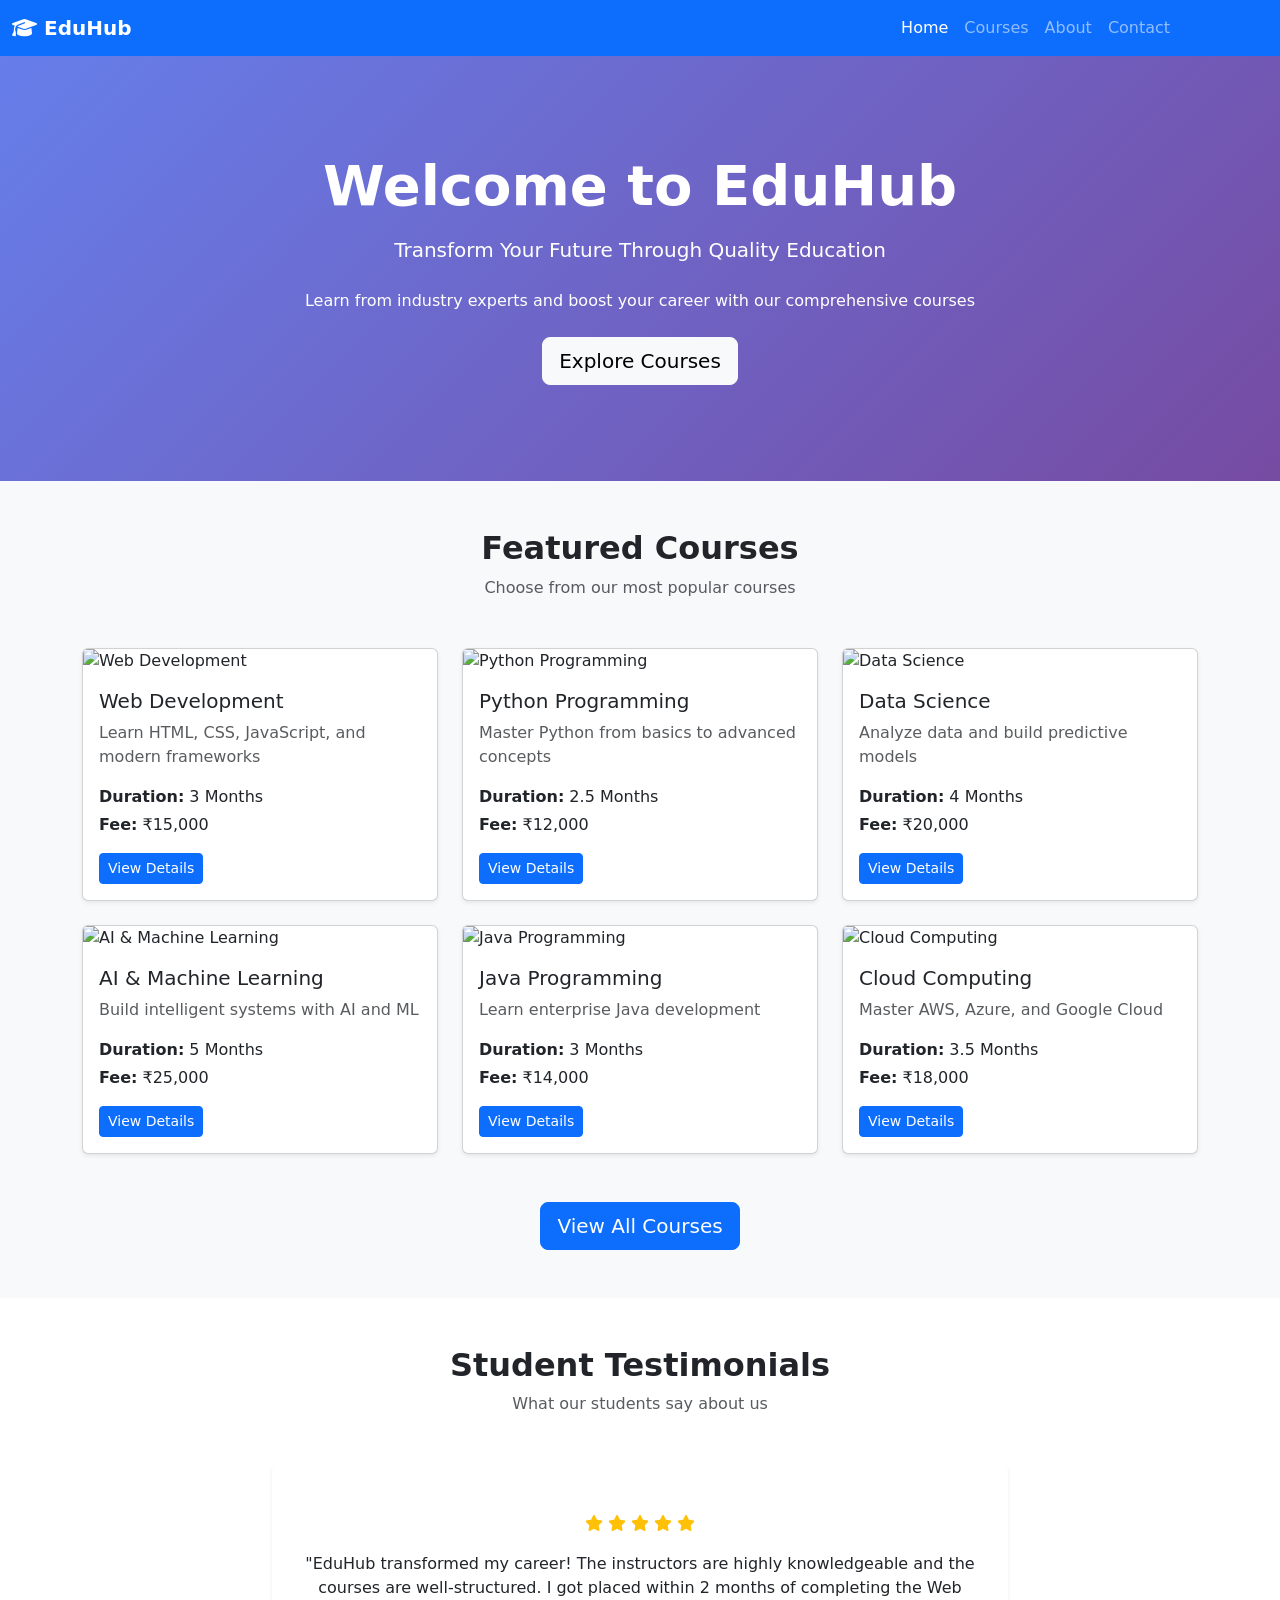
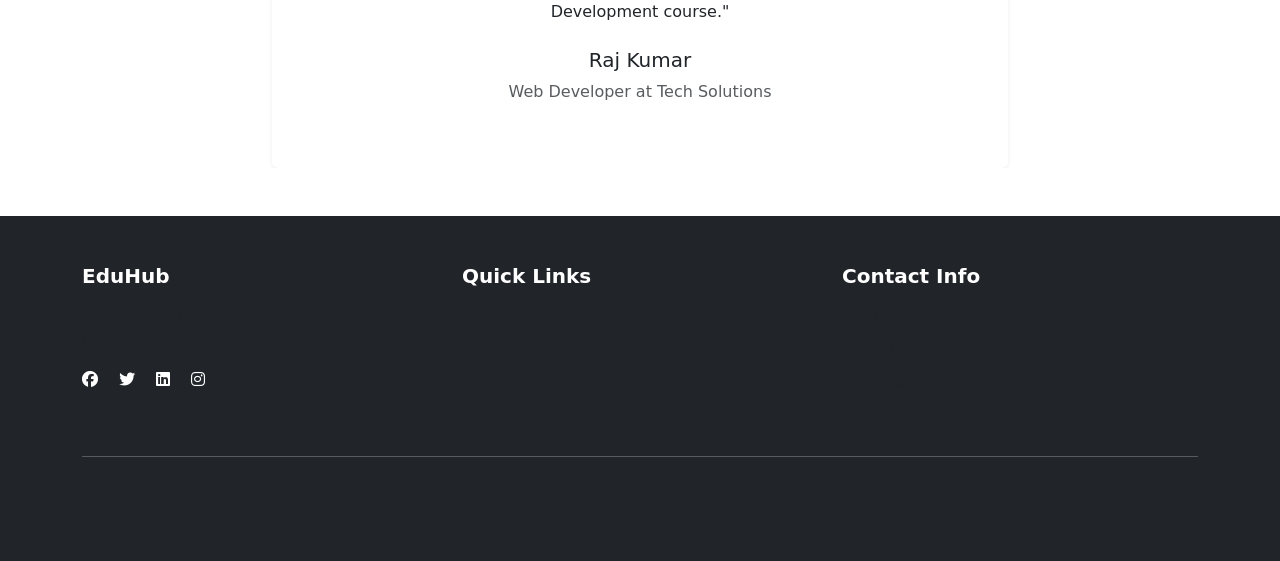
==== task2/index.html @ 7422f701 "task 2" ====
<!DOCTYPE html>
<html lang="en">
<head>
    <meta charset="UTF-8">
    <meta name="viewport" content="width=device-width, initial-scale=1.0">
    <title>EduHub - Training Institute</title>
    <link href="https://cdnjs.cloudflare.com/ajax/libs/bootstrap/5.3.0/css/bootstrap.min.css" rel="stylesheet">
    <link href="https://cdnjs.cloudflare.com/ajax/libs/font-awesome/6.4.0/css/all.min.css" rel="stylesheet">
    <link rel="stylesheet" href="assets/style.css">
</head>
<body>
    <!-- Navbar -->
    <nav class="navbar navbar-expand-lg navbar-dark bg-primary sticky-top">
        <div class="container-fluid">
            <a class="navbar-brand fw-bold" href="index.html">
                <i class="fas fa-graduation-cap"></i> EduHub
            </a>
            <button class="navbar-toggler" type="button" data-bs-toggle="collapse" data-bs-target="#navbarNav">
                <span class="navbar-toggler-icon"></span>
            </button>
            <div class="collapse navbar-collapse" id="navbarNav">
                <ul class="navbar-nav ms-auto">
                    <li class="nav-item">
                        <a class="nav-link active" href="index.html">Home</a>
                    </li>
                    <li class="nav-item">
                        <a class="nav-link" href="courses.html">Courses</a>
                    </li>
                    <li class="nav-item">
                        <a class="nav-link" href="about.html">About</a>
                    </li>
                    <li class="nav-item">
                        <a class="nav-link" href="contact.html">Contact</a>
                    </li>
                    <li class="nav-item">
                        <a class="nav-link btn btn-light text-primary ms-2" href="registration.html">Register</a>
                    </li>
                </ul>
            </div>
        </div>
    </nav>

    <!-- Hero Section -->
    <section class="hero-section text-white text-center py-5" style="background: linear-gradient(135deg, #667eea 0%, #764ba2 100%);">
        <div class="container py-5">
            <h1 class="display-4 fw-bold mb-3">Welcome to EduHub</h1>
            <p class="lead mb-4">Transform Your Future Through Quality Education</p>
            <p class="mb-4">Learn from industry experts and boost your career with our comprehensive courses</p>
            <a href="courses.html" class="btn btn-light btn-lg">Explore Courses</a>
        </div>
    </section>

    <!-- Featured Courses Section -->
    <section class="py-5 bg-light">
        <div class="container">
            <div class="text-center mb-5">
                <h2 class="fw-bold mb-2">Featured Courses</h2>
                <p class="text-muted">Choose from our most popular courses</p>
            </div>
            <div class="row g-4">
                <!-- Course 1 -->
                <div class="col-md-6 col-lg-4">
                    <div class="card h-100 shadow-sm course-card">
                        <img src="https://via.placeholder.com/300x200?text=Web+Development" class="card-img-top" alt="Web Development">
                        <div class="card-body">
                            <h5 class="card-title">Web Development</h5>
                            <p class="card-text text-muted">Learn HTML, CSS, JavaScript, and modern frameworks</p>
                            <p class="mb-1"><strong>Duration:</strong> 3 Months</p>
                            <p class="mb-3"><strong>Fee:</strong> ₹15,000</p>
                            <button class="btn btn-primary btn-sm" data-bs-toggle="modal" data-bs-target="#courseModal" onclick="setCourseDetails('Web Development', '3 Months', '₹15,000')">View Details</button>
                        </div>
                    </div>
                </div>

                <!-- Course 2 -->
                <div class="col-md-6 col-lg-4">
                    <div class="card h-100 shadow-sm course-card">
                        <img src="https://via.placeholder.com/300x200?text=Python+Programming" class="card-img-top" alt="Python Programming">
                        <div class="card-body">
                            <h5 class="card-title">Python Programming</h5>
                            <p class="card-text text-muted">Master Python from basics to advanced concepts</p>
                            <p class="mb-1"><strong>Duration:</strong> 2.5 Months</p>
                            <p class="mb-3"><strong>Fee:</strong> ₹12,000</p>
                            <button class="btn btn-primary btn-sm" data-bs-toggle="modal" data-bs-target="#courseModal" onclick="setCourseDetails('Python Programming', '2.5 Months', '₹12,000')">View Details</button>
                        </div>
                    </div>
                </div>

                <!-- Course 3 -->
                <div class="col-md-6 col-lg-4">
                    <div class="card h-100 shadow-sm course-card">
                        <img src="https://via.placeholder.com/300x200?text=Data+Science" class="card-img-top" alt="Data Science">
                        <div class="card-body">
                            <h5 class="card-title">Data Science</h5>
                            <p class="card-text text-muted">Analyze data and build predictive models</p>
                            <p class="mb-1"><strong>Duration:</strong> 4 Months</p>
                            <p class="mb-3"><strong>Fee:</strong> ₹20,000</p>
                            <button class="btn btn-primary btn-sm" data-bs-toggle="modal" data-bs-target="#courseModal" onclick="setCourseDetails('Data Science', '4 Months', '₹20,000')">View Details</button>
                        </div>
                    </div>
                </div>

                <!-- Course 4 -->
                <div class="col-md-6 col-lg-4">
                    <div class="card h-100 shadow-sm course-card">
                        <img src="https://via.placeholder.com/300x200?text=AI+ML" class="card-img-top" alt="AI & Machine Learning">
                        <div class="card-body">
                            <h5 class="card-title">AI & Machine Learning</h5>
                            <p class="card-text text-muted">Build intelligent systems with AI and ML</p>
                            <p class="mb-1"><strong>Duration:</strong> 5 Months</p>
                            <p class="mb-3"><strong>Fee:</strong> ₹25,000</p>
                            <button class="btn btn-primary btn-sm" data-bs-toggle="modal" data-bs-target="#courseModal" onclick="setCourseDetails('AI & Machine Learning', '5 Months', '₹25,000')">View Details</button>
                        </div>
                    </div>
                </div>

                <!-- Course 5 -->
                <div class="col-md-6 col-lg-4">
                    <div class="card h-100 shadow-sm course-card">
                        <img src="https://via.placeholder.com/300x200?text=Java+Programming" class="card-img-top" alt="Java Programming">
                        <div class="card-body">
                            <h5 class="card-title">Java Programming</h5>
                            <p class="card-text text-muted">Learn enterprise Java development</p>
                            <p class="mb-1"><strong>Duration:</strong> 3 Months</p>
                            <p class="mb-3"><strong>Fee:</strong> ₹14,000</p>
                            <button class="btn btn-primary btn-sm" data-bs-toggle="modal" data-bs-target="#courseModal" onclick="setCourseDetails('Java Programming', '3 Months', '₹14,000')">View Details</button>
                        </div>
                    </div>
                </div>

                <!-- Course 6 -->
                <div class="col-md-6 col-lg-4">
                    <div class="card h-100 shadow-sm course-card">
                        <img src="https://via.placeholder.com/300x200?text=Cloud+Computing" class="card-img-top" alt="Cloud Computing">
                        <div class="card-body">
                            <h5 class="card-title">Cloud Computing</h5>
                            <p class="card-text text-muted">Master AWS, Azure, and Google Cloud</p>
                            <p class="mb-1"><strong>Duration:</strong> 3.5 Months</p>
                            <p class="mb-3"><strong>Fee:</strong> ₹18,000</p>
                            <button class="btn btn-primary btn-sm" data-bs-toggle="modal" data-bs-target="#courseModal" onclick="setCourseDetails('Cloud Computing', '3.5 Months', '₹18,000')">View Details</button>
                        </div>
                    </div>
                </div>
            </div>
            <div class="text-center mt-5">
                <a href="courses.html" class="btn btn-primary btn-lg">View All Courses</a>
            </div>
        </div>
    </section>

    <!-- Testimonials Section -->
    <section class="py-5">
        <div class="container">
            <div class="text-center mb-5">
                <h2 class="fw-bold mb-2">Student Testimonials</h2>
                <p class="text-muted">What our students say about us</p>
            </div>
            <div id="testimonialCarousel" class="carousel slide" data-bs-ride="carousel">
                <div class="carousel-inner">
                    <!-- Testimonial 1 -->
                    <div class="carousel-item active">
                        <div class="row justify-content-center">
                            <div class="col-md-8">
                                <div class="card border-0 shadow-sm">
                                    <div class="card-body text-center py-5">
                                        <div class="mb-3">
                                            <i class="fas fa-star text-warning"></i>
                                            <i class="fas fa-star text-warning"></i>
                                            <i class="fas fa-star text-warning"></i>
                                            <i class="fas fa-star text-warning"></i>
                                            <i class="fas fa-star text-warning"></i>
                                        </div>
                                        <p class="card-text mb-4">"EduHub transformed my career! The instructors are highly knowledgeable and the courses are well-structured. I got placed within 2 months of completing the Web Development course."</p>
                                        <h5 class="card-title">Raj Kumar</h5>
                                        <p class="text-muted">Web Developer at Tech Solutions</p>
                                    </div>
                                </div>
                            </div>
                        </div>
                    </div>

                    <!-- Testimonial 2 -->
                    <div class="carousel-item">
                        <div class="row justify-content-center">
                            <div class="col-md-8">
                                <div class="card border-0 shadow-sm">
                                    <div class="card-body text-center py-5">
                                        <div class="mb-3">
                                            <i class="fas fa-star text-warning"></i>
                                            <i class="fas fa-star text-warning"></i>
                                            <i class="fas fa-star text-warning"></i>
                                            <i class="fas fa-star text-warning"></i>
                                            <i class="fas fa-star text-warning"></i>
                                        </div>
                                        <p class="card-text mb-4">"The Python Programming course was exactly what I needed. The practical approach and hands-on projects helped me build real-world applications. Highly recommended!"</p>
                                        <h5 class="card-title">Priya Singh</h5>
                                        <p class="text-muted">Data Analyst at Analytics Corp</p>
                                    </div>
                                </div>
                            </div>
                        </div>
                    </div>

                    <!-- Testimonial 3 -->
                    <div class="carousel-item">
                        <div class="row justify-content-center">
                            <div class="col-md-8">
                                <div class="card border-0 shadow-sm">
                                    <div class="card-body text-center py-5">
                                        <div class="mb-3">
                                            <i class="fas fa-star text-warning"></i>
                                            <i class="fas fa-star text-warning"></i>
                                            <i class="fas fa-star text-warning"></i>
                                            <i class="fas fa-star text-warning"></i>
                                            <i class="fas fa-star text-warning"></i>
                                        </div>
                                        <p class="card-text mb-4">"I completed the Cloud Computing course and it opened new opportunities for me. The instructors are experts in their field and very supportive throughout the journey."</p>
                                        <h5 class="card-title">Arjun Patel</h5>
                                        <p class="text-muted">Cloud Architect at Cloud Systems</p>
                                    </div>
                                </div>
                            </div>
                        </div>
                    </div>
                </div>
                <button class="carousel-control-prev" type="button" data-bs-target="#testimonialCarousel" data-bs-slide="prev">
                    <span class="carousel-control-prev-icon"></span>
                </button>
                <button class="carousel-control-next" type="button" data-bs-target="#testimonialCarousel" data-bs-slide="next">
                    <span class="carousel-control-next-icon"></span>
                </button>
            </div>
        </div>
    </section>

    <!-- Footer -->
    <footer class="bg-dark text-white py-5">
        <div class="container">
            <div class="row">
                <div class="col-md-4 mb-4">
                    <h5 class="fw-bold mb-3">EduHub</h5>
                    <p class="text-muted">Empowering students through quality education and training</p>
                    <div class="social-links">
                        <a href="#" class="text-white me-3"><i class="fab fa-facebook"></i></a>
                        <a href="#" class="text-white me-3"><i class="fab fa-twitter"></i></a>
                        <a href="#" class="text-white me-3"><i class="fab fa-linkedin"></i></a>
                        <a href="#" class="text-white"><i class="fab fa-instagram"></i></a>
                    </div>
                </div>
                <div class="col-md-4 mb-4">
                    <h5 class="fw-bold mb-3">Quick Links</h5>
                    <ul class="list-unstyled">
                        <li><a href="index.html" class="text-muted text-decoration-none">Home</a></li>
                        <li><a href="courses.html" class="text-muted text-decoration-none">Courses</a></li>
                        <li><a href="about.html" class="text-muted text-decoration-none">About</a></li>
                        <li><a href="contact.html" class="text-muted text-decoration-none">Contact</a></li>
                    </ul>
                </div>
                <div class="col-md-4 mb-4">
                    <h5 class="fw-bold mb-3">Contact Info</h5>
                    <p class="text-muted mb-2"><i class="fas fa-map-marker-alt"></i> 123 Education St, Tech City, TC 12345</p>
                    <p class="text-muted mb-2"><i class="fas fa-phone"></i> +91 98765 43210</p>
                    <p class="text-muted"><i class="fas fa-envelope"></i> info@eduhub.com</p>
                </div>
            </div>
            <hr class="bg-secondary">
            <div class="text-center text-muted">
                <p>&copy; 2024 EduHub. All rights reserved.</p>
            </div>
        </div>
    </footer>

    <!-- Course Details Modal -->
    <div class="modal fade" id="courseModal" tabindex="-1">
        <div class="modal-dialog">
            <div class="modal-content">
                <div class="modal-header">
                    <h5 class="modal-title" id="courseModalTitle">Course Details</h5>
                    <button type="button" class="btn-close" data-bs-dismiss="modal"></button>
                </div>
                <div class="modal-body">
                    <p><strong>Course Name:</strong> <span id="modalCourseName"></span></p>
                    <p><strong>Duration:</strong> <span id="modalCourseDuration"></span></p>
                    <p><strong>Fee:</strong> <span id="modalCourseFee"></span></p>
                    <p class="text-muted">This course includes comprehensive training, hands-on projects, and certification upon completion.</p>
                </div>
                <div class="modal-footer">
                    <button type="button" class="btn btn-secondary" data-bs-dismiss="modal">Close</button>
                    <a href="registration.html" class="btn btn-primary">Register Now</a>
                </div>
            </div>
        </div>
    </div>

    <script src="https://cdnjs.cloudflare.com/ajax/libs/bootstrap/5.3.0/js/bootstrap.bundle.min.js"></script>
    <script src="assets/script.js"></script>
</body>
</html>
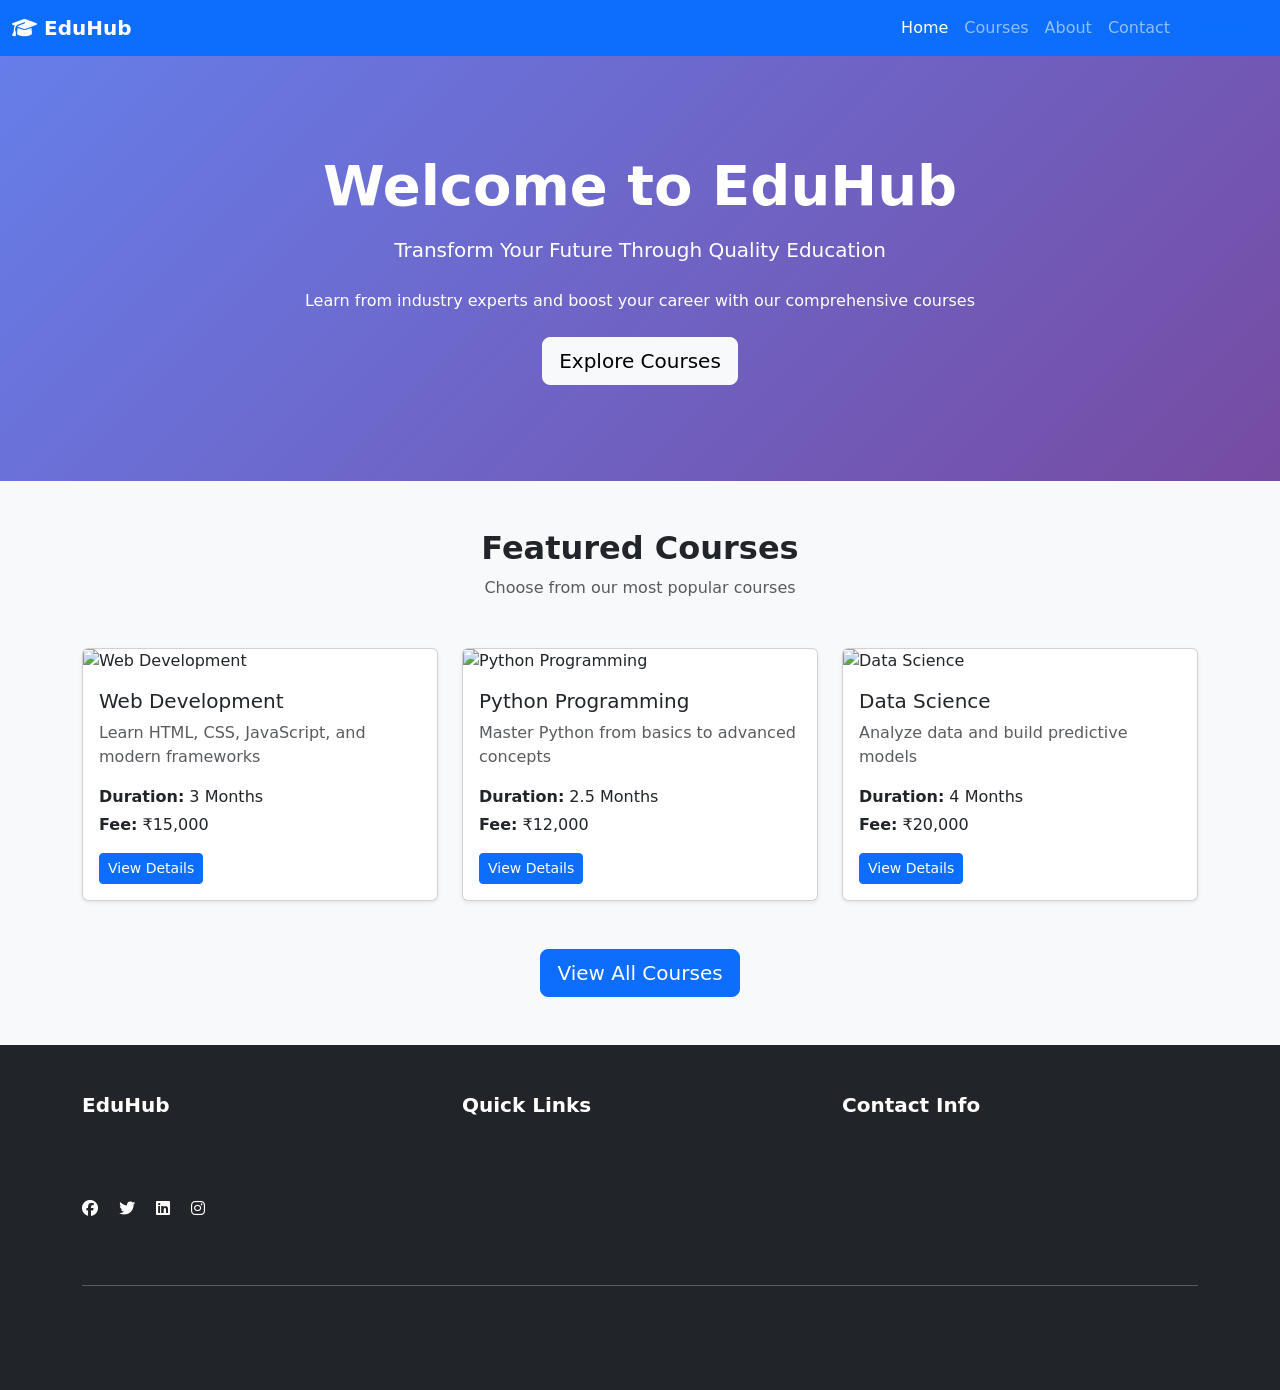
==== commit 5cbe9091: "task 2" ====
--- a/task2/index.html
+++ b/task2/index.html
@@ -100,138 +100,12 @@
                     </div>
                 </div>
 
-                <!-- Course 4 -->
-                <div class="col-md-6 col-lg-4">
-                    <div class="card h-100 shadow-sm course-card">
-                        <img src="https://via.placeholder.com/300x200?text=AI+ML" class="card-img-top" alt="AI & Machine Learning">
-                        <div class="card-body">
-                            <h5 class="card-title">AI & Machine Learning</h5>
-                            <p class="card-text text-muted">Build intelligent systems with AI and ML</p>
-                            <p class="mb-1"><strong>Duration:</strong> 5 Months</p>
-                            <p class="mb-3"><strong>Fee:</strong> ₹25,000</p>
-                            <button class="btn btn-primary btn-sm" data-bs-toggle="modal" data-bs-target="#courseModal" onclick="setCourseDetails('AI & Machine Learning', '5 Months', '₹25,000')">View Details</button>
-                        </div>
-                    </div>
-                </div>
-
-                <!-- Course 5 -->
-                <div class="col-md-6 col-lg-4">
-                    <div class="card h-100 shadow-sm course-card">
-                        <img src="https://via.placeholder.com/300x200?text=Java+Programming" class="card-img-top" alt="Java Programming">
-                        <div class="card-body">
-                            <h5 class="card-title">Java Programming</h5>
-                            <p class="card-text text-muted">Learn enterprise Java development</p>
-                            <p class="mb-1"><strong>Duration:</strong> 3 Months</p>
-                            <p class="mb-3"><strong>Fee:</strong> ₹14,000</p>
-                            <button class="btn btn-primary btn-sm" data-bs-toggle="modal" data-bs-target="#courseModal" onclick="setCourseDetails('Java Programming', '3 Months', '₹14,000')">View Details</button>
-                        </div>
-                    </div>
-                </div>
-
-                <!-- Course 6 -->
-                <div class="col-md-6 col-lg-4">
-                    <div class="card h-100 shadow-sm course-card">
-                        <img src="https://via.placeholder.com/300x200?text=Cloud+Computing" class="card-img-top" alt="Cloud Computing">
-                        <div class="card-body">
-                            <h5 class="card-title">Cloud Computing</h5>
-                            <p class="card-text text-muted">Master AWS, Azure, and Google Cloud</p>
-                            <p class="mb-1"><strong>Duration:</strong> 3.5 Months</p>
-                            <p class="mb-3"><strong>Fee:</strong> ₹18,000</p>
-                            <button class="btn btn-primary btn-sm" data-bs-toggle="modal" data-bs-target="#courseModal" onclick="setCourseDetails('Cloud Computing', '3.5 Months', '₹18,000')">View Details</button>
-                        </div>
-                    </div>
-                </div>
-            </div>
             <div class="text-center mt-5">
                 <a href="courses.html" class="btn btn-primary btn-lg">View All Courses</a>
             </div>
         </div>
     </section>
 
-    <!-- Testimonials Section -->
-    <section class="py-5">
-        <div class="container">
-            <div class="text-center mb-5">
-                <h2 class="fw-bold mb-2">Student Testimonials</h2>
-                <p class="text-muted">What our students say about us</p>
-            </div>
-            <div id="testimonialCarousel" class="carousel slide" data-bs-ride="carousel">
-                <div class="carousel-inner">
-                    <!-- Testimonial 1 -->
-                    <div class="carousel-item active">
-                        <div class="row justify-content-center">
-                            <div class="col-md-8">
-                                <div class="card border-0 shadow-sm">
-                                    <div class="card-body text-center py-5">
-                                        <div class="mb-3">
-                                            <i class="fas fa-star text-warning"></i>
-                                            <i class="fas fa-star text-warning"></i>
-                                            <i class="fas fa-star text-warning"></i>
-                                            <i class="fas fa-star text-warning"></i>
-                                            <i class="fas fa-star text-warning"></i>
-                                        </div>
-                                        <p class="card-text mb-4">"EduHub transformed my career! The instructors are highly knowledgeable and the courses are well-structured. I got placed within 2 months of completing the Web Development course."</p>
-                                        <h5 class="card-title">Raj Kumar</h5>
-                                        <p class="text-muted">Web Developer at Tech Solutions</p>
-                                    </div>
-                                </div>
-                            </div>
-                        </div>
-                    </div>
-
-                    <!-- Testimonial 2 -->
-                    <div class="carousel-item">
-                        <div class="row justify-content-center">
-                            <div class="col-md-8">
-                                <div class="card border-0 shadow-sm">
-                                    <div class="card-body text-center py-5">
-                                        <div class="mb-3">
-                                            <i class="fas fa-star text-warning"></i>
-                                            <i class="fas fa-star text-warning"></i>
-                                            <i class="fas fa-star text-warning"></i>
-                                            <i class="fas fa-star text-warning"></i>
-                                            <i class="fas fa-star text-warning"></i>
-                                        </div>
-                                        <p class="card-text mb-4">"The Python Programming course was exactly what I needed. The practical approach and hands-on projects helped me build real-world applications. Highly recommended!"</p>
-                                        <h5 class="card-title">Priya Singh</h5>
-                                        <p class="text-muted">Data Analyst at Analytics Corp</p>
-                                    </div>
-                                </div>
-                            </div>
-                        </div>
-                    </div>
-
-                    <!-- Testimonial 3 -->
-                    <div class="carousel-item">
-                        <div class="row justify-content-center">
-                            <div class="col-md-8">
-                                <div class="card border-0 shadow-sm">
-                                    <div class="card-body text-center py-5">
-                                        <div class="mb-3">
-                                            <i class="fas fa-star text-warning"></i>
-                                            <i class="fas fa-star text-warning"></i>
-                                            <i class="fas fa-star text-warning"></i>
-                                            <i class="fas fa-star text-warning"></i>
-                                            <i class="fas fa-star text-warning"></i>
-                                        </div>
-                                        <p class="card-text mb-4">"I completed the Cloud Computing course and it opened new opportunities for me. The instructors are experts in their field and very supportive throughout the journey."</p>
-                                        <h5 class="card-title">Arjun Patel</h5>
-                                        <p class="text-muted">Cloud Architect at Cloud Systems</p>
-                                    </div>
-                                </div>
-                            </div>
-                        </div>
-                    </div>
-                </div>
-                <button class="carousel-control-prev" type="button" data-bs-target="#testimonialCarousel" data-bs-slide="prev">
-                    <span class="carousel-control-prev-icon"></span>
-                </button>
-                <button class="carousel-control-next" type="button" data-bs-target="#testimonialCarousel" data-bs-slide="next">
-                    <span class="carousel-control-next-icon"></span>
-                </button>
-            </div>
-        </div>
-    </section>
 
     <!-- Footer -->
     <footer class="bg-dark text-white py-5">
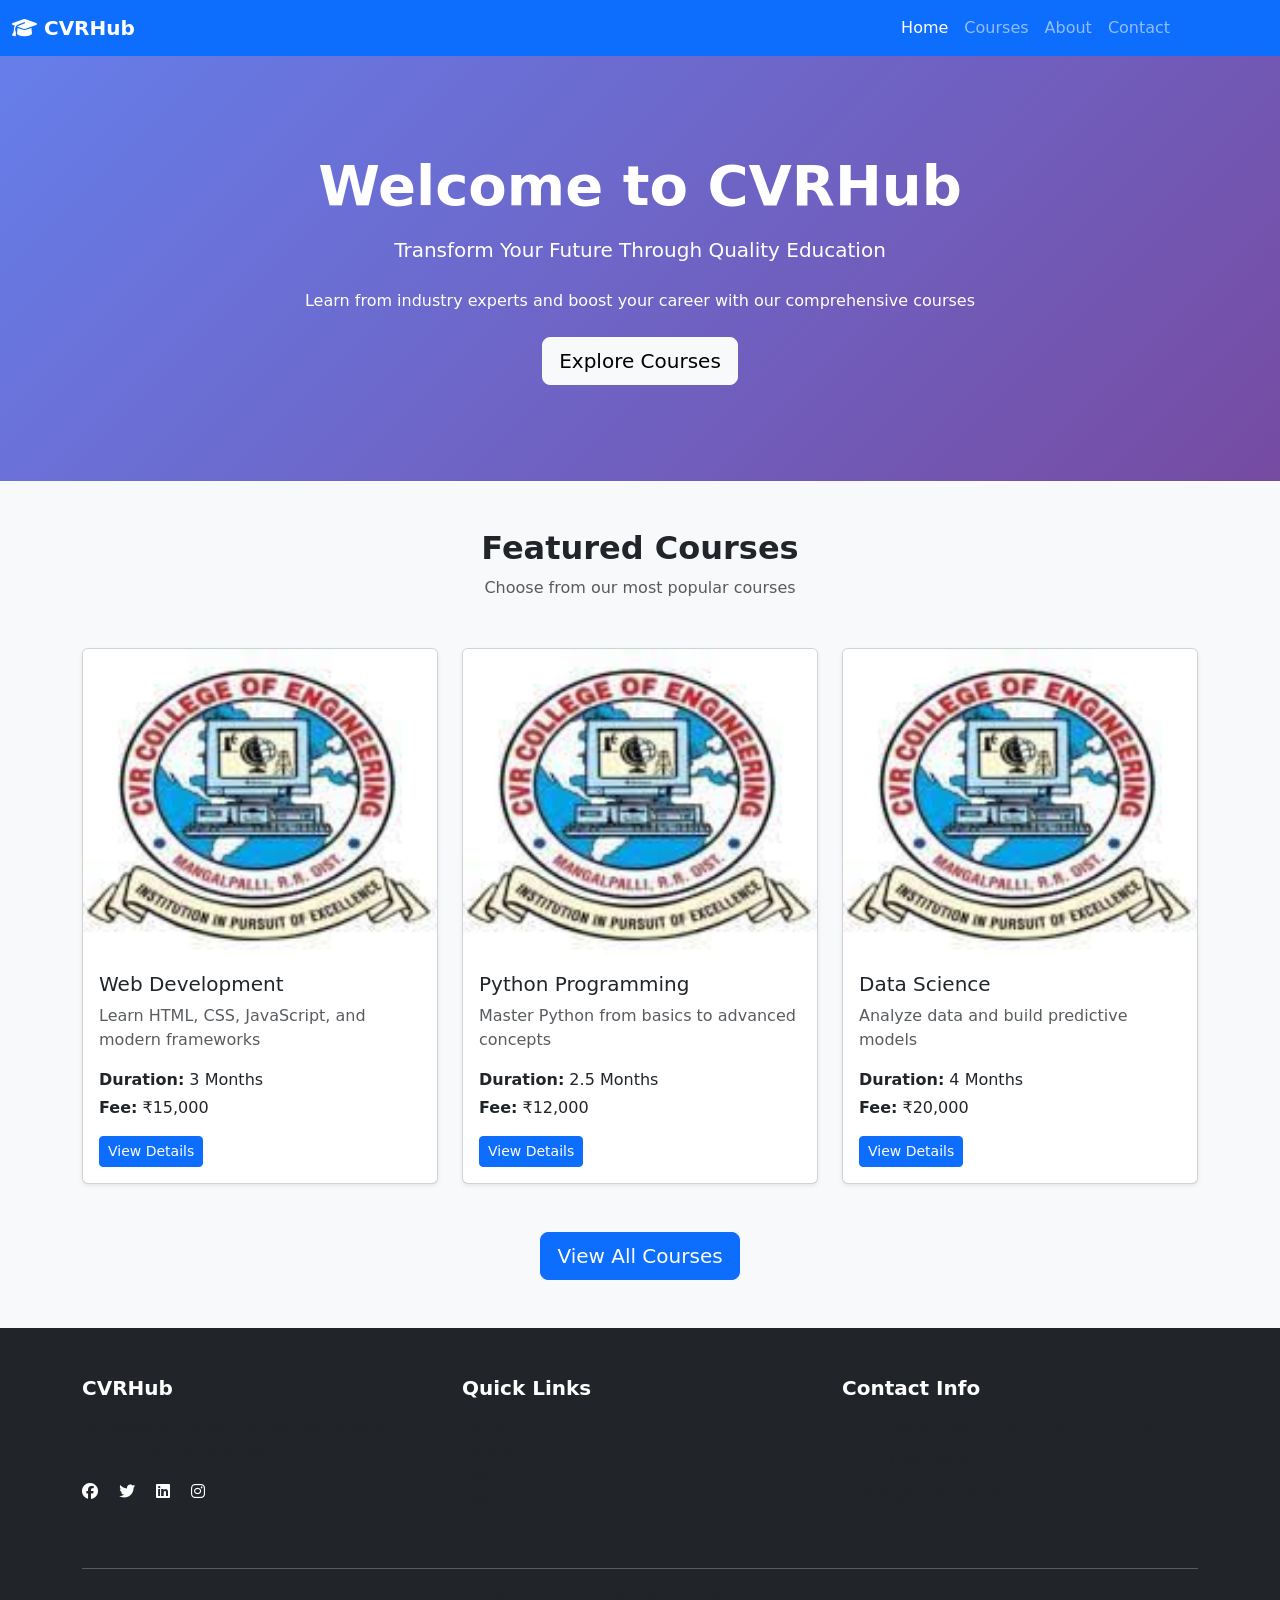
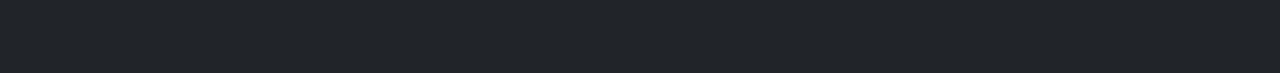
==== commit cad0aff2: "task 2" ====
--- a/task2/index.html
+++ b/task2/index.html
@@ -3,7 +3,7 @@
 <head>
     <meta charset="UTF-8">
     <meta name="viewport" content="width=device-width, initial-scale=1.0">
-    <title>EduHub - Training Institute</title>
+    <title>CVRHub - Training Institute</title>
     <link href="https://cdnjs.cloudflare.com/ajax/libs/bootstrap/5.3.0/css/bootstrap.min.css" rel="stylesheet">
     <link href="https://cdnjs.cloudflare.com/ajax/libs/font-awesome/6.4.0/css/all.min.css" rel="stylesheet">
     <link rel="stylesheet" href="assets/style.css">
@@ -13,7 +13,7 @@
     <nav class="navbar navbar-expand-lg navbar-dark bg-primary sticky-top">
         <div class="container-fluid">
             <a class="navbar-brand fw-bold" href="index.html">
-                <i class="fas fa-graduation-cap"></i> EduHub
+                <i class="fas fa-graduation-cap"></i> CVRHub
             </a>
             <button class="navbar-toggler" type="button" data-bs-toggle="collapse" data-bs-target="#navbarNav">
                 <span class="navbar-toggler-icon"></span>
@@ -43,7 +43,7 @@
     <!-- Hero Section -->
     <section class="hero-section text-white text-center py-5" style="background: linear-gradient(135deg, #667eea 0%, #764ba2 100%);">
         <div class="container py-5">
-            <h1 class="display-4 fw-bold mb-3">Welcome to EduHub</h1>
+            <h1 class="display-4 fw-bold mb-3">Welcome to CVRHub</h1>
             <p class="lead mb-4">Transform Your Future Through Quality Education</p>
             <p class="mb-4">Learn from industry experts and boost your career with our comprehensive courses</p>
             <a href="courses.html" class="btn btn-light btn-lg">Explore Courses</a>
@@ -61,7 +61,7 @@
                 <!-- Course 1 -->
                 <div class="col-md-6 col-lg-4">
                     <div class="card h-100 shadow-sm course-card">
-                        <img src="https://via.placeholder.com/300x200?text=Web+Development" class="card-img-top" alt="Web Development">
+                        <img src="image.png" class="card-img-top" alt="Web Development">
                         <div class="card-body">
                             <h5 class="card-title">Web Development</h5>
                             <p class="card-text text-muted">Learn HTML, CSS, JavaScript, and modern frameworks</p>
@@ -75,7 +75,7 @@
                 <!-- Course 2 -->
                 <div class="col-md-6 col-lg-4">
                     <div class="card h-100 shadow-sm course-card">
-                        <img src="https://via.placeholder.com/300x200?text=Python+Programming" class="card-img-top" alt="Python Programming">
+                        <img src="image.png" class="card-img-top" alt="Python Programming">
                         <div class="card-body">
                             <h5 class="card-title">Python Programming</h5>
                             <p class="card-text text-muted">Master Python from basics to advanced concepts</p>
@@ -89,7 +89,7 @@
                 <!-- Course 3 -->
                 <div class="col-md-6 col-lg-4">
                     <div class="card h-100 shadow-sm course-card">
-                        <img src="https://via.placeholder.com/300x200?text=Data+Science" class="card-img-top" alt="Data Science">
+                        <img src="image.png" class="card-img-top" alt="Data Science">
                         <div class="card-body">
                             <h5 class="card-title">Data Science</h5>
                             <p class="card-text text-muted">Analyze data and build predictive models</p>
@@ -112,7 +112,7 @@
         <div class="container">
             <div class="row">
                 <div class="col-md-4 mb-4">
-                    <h5 class="fw-bold mb-3">EduHub</h5>
+                    <h5 class="fw-bold mb-3">CVRHub</h5>
                     <p class="text-muted">Empowering students through quality education and training</p>
                     <div class="social-links">
                         <a href="#" class="text-white me-3"><i class="fab fa-facebook"></i></a>
@@ -134,12 +134,12 @@
                     <h5 class="fw-bold mb-3">Contact Info</h5>
                     <p class="text-muted mb-2"><i class="fas fa-map-marker-alt"></i> 123 Education St, Tech City, TC 12345</p>
                     <p class="text-muted mb-2"><i class="fas fa-phone"></i> +91 98765 43210</p>
-                    <p class="text-muted"><i class="fas fa-envelope"></i> info@eduhub.com</p>
+                    <p class="text-muted"><i class="fas fa-envelope"></i> info@CVRHub.com</p>
                 </div>
             </div>
             <hr class="bg-secondary">
             <div class="text-center text-muted">
-                <p>&copy; 2024 EduHub. All rights reserved.</p>
+                <p>&copy; 2024 CVRHub. All rights reserved.</p>
             </div>
         </div>
     </footer>
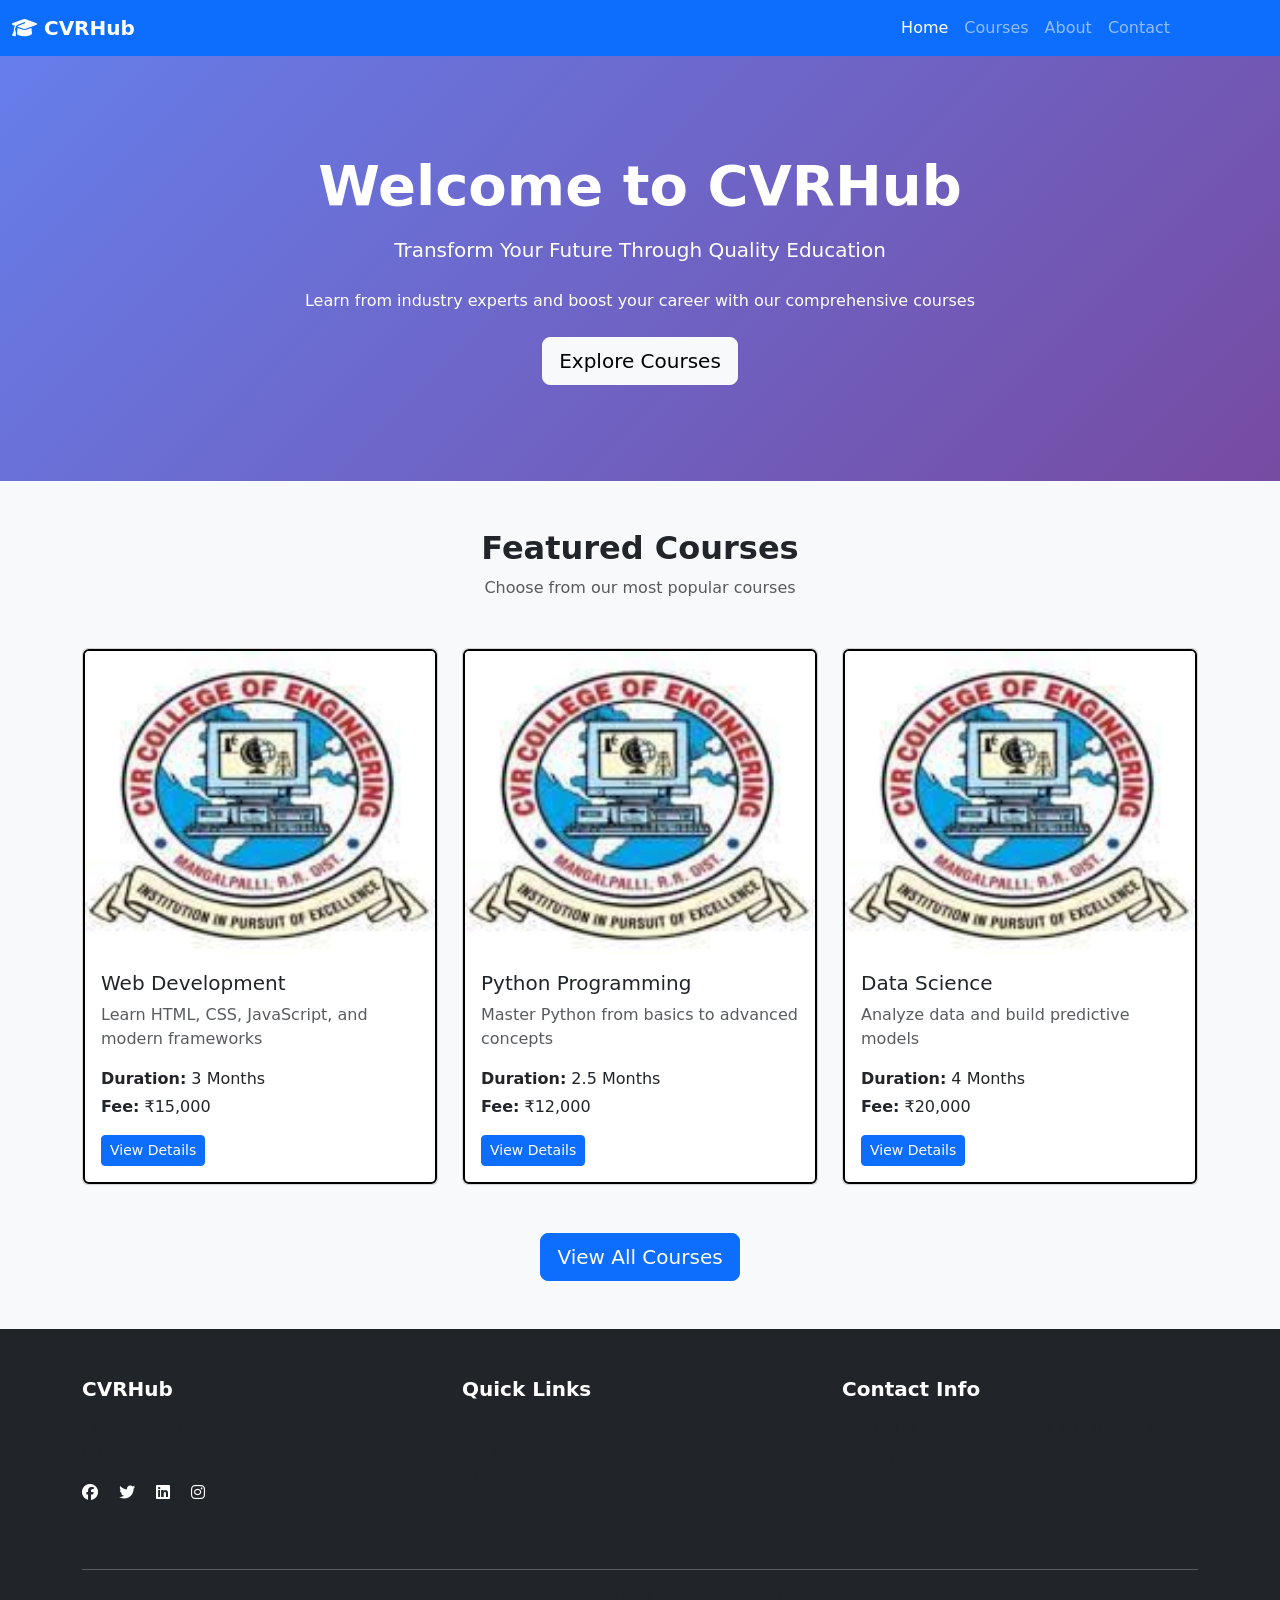
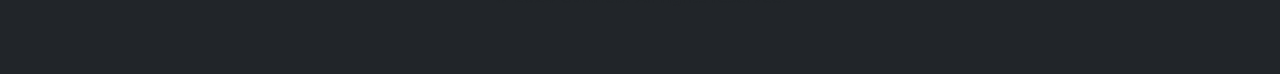
==== commit e595ba9c: "task 2" ====
--- a/task2/index.html
+++ b/task2/index.html
@@ -7,6 +7,18 @@
     <link href="https://cdnjs.cloudflare.com/ajax/libs/bootstrap/5.3.0/css/bootstrap.min.css" rel="stylesheet">
     <link href="https://cdnjs.cloudflare.com/ajax/libs/font-awesome/6.4.0/css/all.min.css" rel="stylesheet">
     <link rel="stylesheet" href="assets/style.css">
+    <style>
+        .course-card {
+            transition: transform 0.3s, box-shadow 0.3s;
+            border: 2px solid #000000;
+             border-radius: 0.375rem ;
+        }
+        .course-card:hover {
+            transform: translateY(-10px);
+            border-color: #000000;
+            box-shadow: 0 15px 30px rgba(0,0,0,0.7);    
+        }
+    </style>
 </head>
 <body>
     <!-- Navbar -->
@@ -60,7 +72,8 @@
             <div class="row g-4">
                 <!-- Course 1 -->
                 <div class="col-md-6 col-lg-4">
-                    <div class="card h-100 shadow-sm course-card">
+                    <div class="card h-100 ">
+                        <div class="course-card">
                         <img src="image.png" class="card-img-top" alt="Web Development">
                         <div class="card-body">
                             <h5 class="card-title">Web Development</h5>
@@ -69,12 +82,14 @@
                             <p class="mb-3"><strong>Fee:</strong> ₹15,000</p>
                             <button class="btn btn-primary btn-sm" data-bs-toggle="modal" data-bs-target="#courseModal" onclick="setCourseDetails('Web Development', '3 Months', '₹15,000')">View Details</button>
                         </div>
+                        </div>
                     </div>
                 </div>
 
                 <!-- Course 2 -->
                 <div class="col-md-6 col-lg-4">
-                    <div class="card h-100 shadow-sm course-card">
+                    <div class="card h-100 ">
+                        <div class="course-card">
                         <img src="image.png" class="card-img-top" alt="Python Programming">
                         <div class="card-body">
                             <h5 class="card-title">Python Programming</h5>
@@ -83,12 +98,14 @@
                             <p class="mb-3"><strong>Fee:</strong> ₹12,000</p>
                             <button class="btn btn-primary btn-sm" data-bs-toggle="modal" data-bs-target="#courseModal" onclick="setCourseDetails('Python Programming', '2.5 Months', '₹12,000')">View Details</button>
                         </div>
+                        </div>
                     </div>
                 </div>
 
                 <!-- Course 3 -->
                 <div class="col-md-6 col-lg-4">
-                    <div class="card h-100 shadow-sm course-card">
+                    <div class="card h-100 ">
+                        <div class="course-card">
                         <img src="image.png" class="card-img-top" alt="Data Science">
                         <div class="card-body">
                             <h5 class="card-title">Data Science</h5>
@@ -96,6 +113,7 @@
                             <p class="mb-1"><strong>Duration:</strong> 4 Months</p>
                             <p class="mb-3"><strong>Fee:</strong> ₹20,000</p>
                             <button class="btn btn-primary btn-sm" data-bs-toggle="modal" data-bs-target="#courseModal" onclick="setCourseDetails('Data Science', '4 Months', '₹20,000')">View Details</button>
+                        </div>
                         </div>
                     </div>
                 </div>
